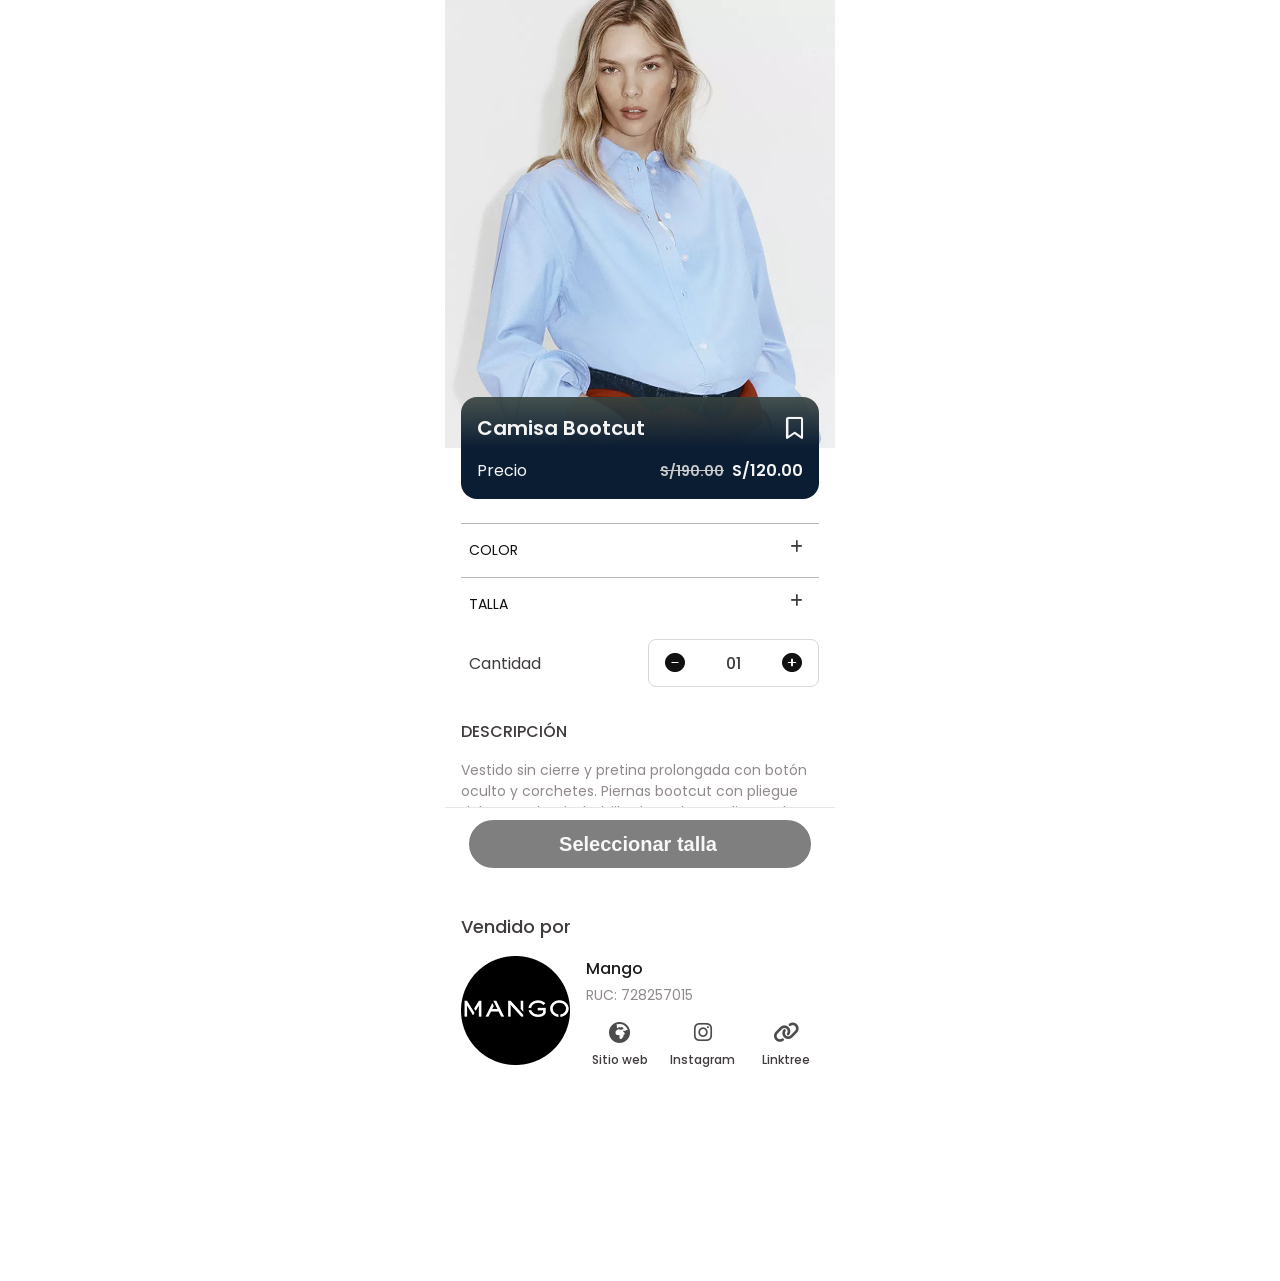
==== index.html @ 2ab79f17 "aparece la bloque resumen pero aun falta arregrarlo" ====
<!DOCTYPE html>
<html lang="en">
<head>
    <meta charset="UTF-8">
    <meta name="viewport" content="width=device-width, initial-scale=1.0">
    <title>Landing</title>
    <link rel="stylesheet" href="style.css">
    <link rel="stylesheet" href="https://cdnjs.cloudflare.com/ajax/libs/font-awesome/6.5.0/css/all.min.css">
    <link href="https://fonts.googleapis.com/css2?family=Poppins:wght@300;400;500;600;700&display=swap" rel="stylesheet">
</head>
<body>

  <div class="container">

    <div class="product-image">
    <img src="images/image_p.png" id="img-principal" alt="Camisa bootcut">
    
        <section class="product-info">
            <div class="product-info__header">
                <h1 class="product-info__title">Camisa bootcut</h1>
                <i class="fa-regular fa-bookmark"></i>
            </div>
            <div class="product-info__price">
                <p>precio</p>
                <div class="group-prices">
                    <p class="product-info__price--original"><del>S/190.00</del></p>
                    <p class="product-info__price--current">S/120.00</p>
                </div>
            </div>
        </section>

    </div>


    <!--Sección opciones del producto-->
    <section class="product-options">

        <!-- COLOR -->
        <div class="product-options__category">
            <div class="product-options__header" id="toggle-color">

            <label>Color</label>
            <i class="fa-solid fa-plus"></i>
            </div>

            <div class="colors">
                <div class="color-item">
                    <div class="color-item__circle color-item__circle--selected" data-color="Celeste" style="background-color: #C6D7EA;"></div>
                    <p>celeste</p>
                </div>  

                <div class="color-item">
                    <div class="color-item__circle" data-color="Rosado" style="background-color: #E2588A;"></div>
                    <p>rosado</p>
                </div>

                <div class="color-item">
                    <div class="color-item__circle" data-color="Olivo" style="background-color: #778E6B;"></div>
                    <p>olivo</p>
                </div>

                <div class="color-item">
                    <div class="color-item__circle" data-color="Negro" style="background-color: #111111;"></div>
                    <p>negro</p>
                </div>

                <div class="color-item">
                    <div class="color-item__circle"data-color="Morado"  style="background-color: #6460DB;"></div>
                    <p>morado</p>
                </div>
            </div>
        </div>

        <!-- TALLA -->
        <div class="product-options__category">
            <div class="product-options__header" id="toggle-talla">
            <label>Talla</label>
            <i class="fa-solid fa-plus"></i>
            </div>

            <div class="product-options__content">
            <div class="tallas">
                <span class="talla--disponible" data-talla="XS">XS</span>
                <span class="talla--disponible"data-talla="S">S</span>
                <span class="talla--agotada"data-talla="M">M</span>
                <span class="talla--agotada" data-talla="L">L</span>
                <span class="talla--agotada" data-talla="XL">XL</span>
            </div>
            <p class="tallas__guia">Guía de tallas</p>
            </div>
        </div>

        <!-- CANTIDAD -->
        <div class="product-options__amount">
             <div class="cantidad-info">
                <p>Cantidad</p>
                <p class="cantidad-max">Max. 03 unidades.</p>
            </div>
            <div class="product-options__counter">
                <i class="fa-solid fa-circle-minus counter__btn--minus"></i>
                <span class="counter__display"></span>
                <i class="fa-solid fa-circle-plus counter__btn--plus"></i>
            </div>
        </div>

        </section>

    <!--Sección descripción del producto-->
    <section class="product-description">
        <h2>Descripción</h2>
        <span class="product-description__text">
            Vestido sin cierre y pretina prolongada con botón oculto y corchetes. Piernas bootcut con pliegue delante y detrás, bolsillos laterales en diagonal y bolsillos traseros ribeteados...
        </span>

        <!-- esto ya existe en el HTML pero JS lo oculta por defecto -->
        <div class="product-description__extra">
            <h3>Medidas</h3>
            <span>Vestido sin cierre y pretina prolongada con botón oculto y corchetes.</span>
            
            <h3>Composición</h3>
            <span>Vestido sin cierre y pretina prolongada con botón oculto y corchetes.</span>
        </div>

        <span class="product-description__toggle">Ver más</span>
    </section>

    <!--Sección vendedor del producto-->
    <section class="product-seller">
        <h2>Vendido por</h2>
        <div class="product-seller__content">
            <img src="images/Ellipse 3.png" alt="Mango">
            
            <div class="product-seller_contact">
                
                <div class="product-seller_header">
                    <p>Mango</p>
                    <span>RUC: 728257015</span>
                </div>

                <div class="product-seller__links">
                    <div class="product-seller__link">
                        <i class="fa-solid fa-earth-africa"></i>
                        <span>Sitio web</span>
                    </div>

                    <div class="product-seller__link">
                        <i class="fa-brands fa-instagram"></i>
                        <span>Instagram</span>
                    </div>
                    
                    <div class="product-seller__link">
                        <i class="fa-solid fa-link"></i>
                        <span>Linktree</span>
                    </div>
                </div>
            </div>
        </div>
    </section>

    <div class="product-footer">

        <div class="container-warning">
            <i class="fa-solid fa-circle-exclamation"></i>
            <p>Esta combinación no está disponible</p>
        </div>

        <div class="container-error">
            <i class="fa-solid fa-circle-exclamation"></i>
            <p class="product-footer__error">Elige una talla disponible</p>
        </div>

    
        <div class="resumen-detalle">
            <div class="resumen-detalle__handle"></div>
            
            <div class="resumen-row">
                <div class="resumen-item--color-talla">
                    <span id="resumen-detalle-texto">• Celeste · XS</span>
                </div>
                <div class="resumen-item--i">
                    <i id="resumen-detalle-borrar" class="fa-solid fa-trash" ></i>
                </div>
            </div>
        </div>

        <div class="container-resumen">
            <div class="resumen-info">
                <i class="fa-solid fa-bag-shopping"></i>
                <span>•</span>
                <span class="resumen-cantidad">1 producto</span>
            </div>
            <span class="resumen-total">S/120.00</span>
        </div>

        <div class="product-footer__btn">
            <button id="btn-cta" class="btn--disabled">Seleccionar talla</button>
        </div>

        <div class="product-footer__actions">
            <button id="btn-add" class="btn--secondary">Añadir</button>
            <button id="btn-finalizar" class="btn--active">Finalizar compra</button>
        </div>
    </div>

  </div>

  <!-- Lightbox -->
    <div class="lightbox" id="lightbox">
        <div class="lightbox__header">
            <h1 class="lightbox__title">Camisa bootcut</h1>
            <i class="fa-regular fa-bookmark"></i>
        </div>
        
        <div class="lightbox__imgbox">
            <div class="lightbox__counter">1/3</div>
            <img class="lightbox__img" src="" alt="">

            <div class="lightbox__progress">
                <div class="lightbox__progress-bar"></div>
            </div>
        </div>

        <button class="lightbox__prev">
            <i class="fa-solid fa-chevron-left"></i>
        </button>

        <!-- Botones izquieda y derecha -->
        <button class="lightbox__next">
            <i class="fa-solid fa-chevron-right"></i>
        </button>

        <button class="lightbox__close">
            <i class="fa-regular fa-circle-xmark"></i>
        </button>
    </div>

  <script src="script.js"></script>
</body>
</html>
---- style.css ----
* {
  margin: 0;
  padding: 0;
  box-sizing: border-box;
  /*outline: 1px solid red;*/
}

:root {
  /* Colores */
  --color-bg: #FFFFFF;
  --color-text-primary: #111111;
  --color-text-secondary: #413C3C;
  --color-text-paragraph: #918A8A;
  --color-surface: #F5F5F5;
  --color-button: #324247;

  /* Tipografía */
  --font-family: 'Poppins', sans-serif;
  --font-size-base: 14px;
  --font-size-sm: 12px;
  --font-size-md: 16px;
  --font-size-lg: 18px;
  --font-size-xl: 20px;
}

body {
  font-family: var(--font-family);
  font-size: var(--font-size-base);
  background-color: var(--color-bg);
  color: var(--color-text-primary);
  

}

.container {
    padding: 0 16px;
    /*max-width: 390px;*/
    width: 100%;
    margin: 0 auto;
    /*border: 1px solid red;*/
}

.product-image{
    /*border: 1px solid purple;*/
    position: relative;
    display: flex;
    flex-direction: column;
    align-items: center;
    height: 448px;
    margin: 0 -16px;
}

.product-image img{
    /*border: 1px solid green;*/
    width: 100%;
    height: 448px;
    object-fit: cover;
    display: block;
}


/*------------------Información productos-----------------------------*/
.product-info{
    /*border: 5px solid purple;*/
    position: absolute;
    bottom: -51px;    /* la mitad de 102px hacia abajo */
    left: 0;
    right: 0;
    width: calc(100% - 32px);
    margin: 0 auto;
    min-height: 102px;
    display: flex;
    flex-direction: column;
    justify-content: center;
    background-image: linear-gradient(
        rgba(55, 67, 63, 0.90) 0%,
        rgba(11, 29, 51, 1.00) 50%
    );
    border-radius: 16px;
    padding: 16px;
    gap: 16px;
}

.product-info__header{
    /*border: 1px solid purple;*/
    display: flex;
    flex-direction: row;
    justify-content: space-between;  /* esto separa título e ícono */
    align-items: center;
    width: 100%;
    
}
.product-info__title{
    font-size: 20px;
    font-weight: 600;
    line-height: 28px;
    color: var(--color-surface);
    text-transform: capitalize;
    
}

.product-info__header i{
    /*border: 1px solid white;*/
    color: var(--color-surface);
    font-size: 22px;
}

.product-info__price{
    /*border: 1px solid brown;*/
    display: flex;
    justify-content: space-between;  /* esto separa título e ícono */
    align-items: center;
    width: 100%;
}

.product-info__price p{
    color: var(--color-surface);
    text-transform: capitalize;
    font-size: 16px;
}

.group-prices{
    /*border: 1px solid pink;*/
    display: flex;
    gap: 8px;
}

.product-info__price--original del{
    font-size: 14px;
    color:#C9C9C9;
    font-weight: 600;
}

.product-info__price--current{
    font-size: 16px;
    color: var(--color-surface);
    font-weight: 600;
}



/*-----------------------Sección opciones del producto-------------------*/

/*COLORES*/
.product-options{
    /*border: 2px solid pink;*/
    margin-top: 75px;
}

.product-options__category{
    /*border: 2px solid black;*/
    display: flex;
    flex-direction: column;
    gap: 8px;
}

.product-options__header{
    /*border: 1px solid red;*/
    border-top: 1px solid #BBB4B4;
    display: flex;
    justify-content: space-between;
    padding: 16px 16px 16px 8px;
}

.product-options__header--error{
    background-color: #FFF1DB;
}

.product-options__header label{
    font-size: 14px;
    color: var(--color-text-primary);
    font-weight: normal;
    text-transform: uppercase;
}

.product-options__header i{
    color: var(--color-text-secondary);
}

.colors{
    /*border: 2px solid red;*/
    display: none;
    padding: 0px 16px 0px 8px;
    gap: 16px;
    padding-bottom: 24px;
}

/*clase para mostrar colores*/
.colors--visible {
    display: flex;
}

.color-item{
    display: flex;
    flex-direction: column;
    /*border: 2px solid yellow;*/
    align-items: center;
    gap: 4px;
    
}
.color-item__circle--selected {
    border: 1.5px solid #000000;
}

.color-item__circle {
    /*border: 2px solid yellow;*/
    width: 40px;
    height: 40px;
    border-radius: 50%;  /* esto lo hace círculo */
    background-color: gray;  /* color por defecto */
}
.color-item p{
    font-size: 12px;
    font-weight: normal;
    color: var(--color-text-primary);
    text-transform: capitalize;
}

/*TALLAS*/
.product-options__content{
    /*border: 2px solid red;*/
    display: flex;
    flex-direction: column;
    gap: 24px;
}

.tallas{
    /*border: 2px solid yellow;*/
    display: none;
    gap: 16px;
    padding: 0px 16px 0px 8px;
}

/*clase para mostrar colores*/
.tallas--visible{
    display: flex;
}

.tallas span{
    display: inline-flex;    /* esto activa width y height */
    justify-content: center; /* centra el texto horizontalmente */
    align-items: center;     /* centra el texto verticalmente */
    font-size: 16px;
    color: var(--color-text-secondary);
    font-weight: 500;
    border: 1px solid #000000;
    border-radius: 12px;     /* Figma dice 12px no 16px */
    height: 40px;
    width: 40px;
}

.tallas .talla--disponible{
    border-color: #D9D9D9;  /* solo cambias el borde */
    color: var(--color-text-secondary);
}

.tallas .talla--agotada{
    border-color: #D9D9D9;  /* solo cambias el borde */
    color: var(--color-text-secondary);
    text-decoration: line-through;
}

.tallas .talla--selected{
    border: 1px solid #000000;
}


.tallas__guia{
    /*border: 2px solid yellow;*/
    display: none;
    justify-content: end;
    color: #3079AE;
    font-size: 14px;
    font-weight: normal;
    text-decoration: underline;
    padding: 0 8px;
    margin-bottom: 32px;
}
/*clase para mostrar talla guía*/
.tallas__guia--visible{
    display: flex;
}


/*Cantidad*/
.product-options__amount{
    /*border: 2px solid yellow;*/
    display: flex;
    align-items: center;
    justify-content: space-between;
    padding-left: 8px;
    margin: 0px 0 32px 0;
}


.cantidad-info{
    /*border: 2px solid green;*/
    font-size: 16px;
    color: var(--color-text-secondary);
}

.cantidad-max{
    /*border: 2px solid red;*/
    display: none;
    color: #795520;
    font-size: 12px;
    font-weight: 500;
}

.cantidad-max--visible{
    display: flex;
}

.product-options__counter{
    border: 1px solid #D9D9D9;
    display: flex;
    align-items: center;
    justify-content: space-between;  /* distribuye el espacio entre - 01 + */
    padding: 8px 16px;
    border-radius: 8px;
    width: 171px;   /* ancho fijo del diseño */
    height: 48px;   /* alto fijo del diseño */
}

.product-options__counter--error{
    border: 1px solid #EF9A9A;
}

.product-options__counter span{
    font-size: 16px;
    color: var(--color-text-secondary);
    font-weight: 500; 
}

.product-options__counter i{
    /*border: 2px solid brown;*/
    font-size: 20px;
}

.counter__btn--plus--disabled {
    color: #918A8A;
    opacity: 0.5;
    pointer-events: none;
}

/*-----------------Sección descripción del producto------------------*/

.product-description{
    /*border: 2px solid yellow;*/
    display: flex;
    flex-direction: column;
    gap: 16px;
    margin-bottom: 32px;
}


.product-description h2{
    font-size: 16px;
    font-weight: 500;
    text-transform: uppercase;
    color: var(--color-text-secondary);

}

.product-description__text{
    font-size: 14px;
    color: var(--color-text-paragraph);
}

.product-description__extra{
    /*border: 2px solid pink;*/
    display: none;
    flex-direction: column;
    gap: 16px;
}

/*descripcion visible*/
.product-description__extra--visible{
    display: flex;
}

.product-description__extra h3{
    color: var(--color-text-secondary);
    font-size: 14px;
    font-weight: normal;
    text-transform: uppercase;
}

.product-description__extra span{
    color: var(--color-text-paragraph);
    font-size: 14px;
}


.product-description__toggle{
    display: flex;
    justify-content: end;
    font-size: 14px;
    font-weight: 500;
    color: #1A6DA1;
}


/*-----------------Sección vendedor del producto------------*/

.product-seller{
    /*border: 2px solid brown;*/
    display: flex;
    flex-direction: column;
    gap: 16px;
    margin-bottom: 212px;
}

.product-seller h2{
    font-size: 18px;
    font-weight: 500;
    color: var(--color-text-secondary);
}

.product-seller__content{
    /*border: 1px solid pink;*/
    display: flex;
    gap: 16px;
}

.product-seller_contact{
    /*border: 1px solid brown;*/
    display: flex;
    flex-direction: column;
    gap:16px;
    width: 100%;
}

.product-seller_header{
    /*border: 1px solid yellow;*/
    display: flex;
    flex-direction: column;
    gap: 4px;
}

.product-seller_header p{
    font-size: 16px;
    font-weight: 500;
    color: #1E1B1B;
}

.product-seller_header span{
    font-size: 14px;
    color: var(--color-text-paragraph);
}


.product-seller__content img{
    height: 109px;
    width: 109px;
}

/*Links*/

.product-seller__links{
    /*border: 2px solid red;**/
    display: flex;
    gap: 16px;
}

.product-seller__link{
    /*border: 2px solid blue;*/
    display: flex;
    flex-direction: column;
    align-items: center;
    gap: 8px;
    width: 100%;
}

.product-seller__link i{
    color: #4C4C4C;
    font-size: 21px;
}

.product-seller__link span{
    font-size: 12px;
    white-space: nowrap;
    font-weight: 500;
    color: var(--color-text-secondary);
}

.product-footer{
    /*border: 2px solid blue;*/
    position: fixed;
    bottom: 0;
    left: 50%;
    transform: translateX(-50%);
    width: 100%;
    /*width: 390px;
    max-width: 100%;*/
    background: #FFFFFF;
    display: flex;
    flex-direction: column;
    align-items: center;
    justify-content: center;
    /*padding: 8px 24px 32px 24px;*/
    opacity: 1;                     /*btn aparece*/
    transition: opacity 0.3s ease; 
}

.container-warning{
    /*border: 2px solid blue;*/
    display: none;
    align-items: center;
    justify-content: center;
    background-color: #FFF0DB;
    gap: 4px;
    width: 100%;
    padding: 8px 24px 8px 24px;
}
.container-warning--visible{
    display: flex;
}

.container-warning i{
    /*border: 2px solid red;*/
    color: #E59319;
}

.container-warning p{
    /*border: 2px solid yellow;*/
    color: #795520;
    font-size: 14px;

}
    
.container-error{
    /*border: 2px solid red;*/
    display: none;
    align-items: center;
    justify-content: center;
    width: 100%;
    padding: 8px 24px 8px 24px;
    gap: 4px;
    background-color: #FFF0DB;
}

.container-error--visible{
    display: flex;
}

.container-error p{
    color: #795520;
    font-size: 14px;
    text-transform: capitalize;
}

.container-error i{
    color: #E59319;
}


.resumen-detalle{
    /*border: 2px solid red;*/
    display: none;
    flex-direction: column;
    justify-content: center;
    align-items: center;
    width: 100%;
    padding: 16px 24px 16px 16px;
    background-color: #F2F2F2;
    border-radius: 16px 16px 0 0;
}

.resumen-detalle--visible{
    display: flex;
}

.resumen-detalle__handle {
    /*border: 2px solid blue;*/
    width: 64px;
    height: 5px;
    background-color: #7C8B9D;
    border-radius: 4px;
    margin-bottom: 24px;
}

.resumen-row {
    /*border: 2px solid green;*/
    display: flex;
    justify-content: space-between;
    align-items: center;
    width: 100%;
    padding: 11px 8px 11px 9px;
}

.resumen-detalle .resumen-item--color-talla{
    /*border: 2px solid yellow;*/
    display: flex;
    align-items: center;
    /*justify-content: ;*/
}

.resumen-detalle .resumen-item--color-talla span{
    /*border: 2px solid red;*/
    color: #474747;
    font-size: 14px;
    font-weight: 500;
}

.resumen-detalle .resumen-item--i i{
    /*border: 2px solid pink;*/
    color: #1C1B1F;
    /*margin-right: 8px;*/
}


.container-resumen{
    /*border: 2px solid red;*/
    display: none;
    justify-content: space-between;
    align-items: center;
    background-color: #F1FBFE;
    width: 100%;
    padding: 8px 16px 8px 16px;
}

.container-resumen--visible{
    display: flex;
}

.container-resumen .resumen-info i{
    color: #0F4252;
}

.container-resumen .resumen-info span{
    color: #0F4252;
    font-size: 12px;
    font-weight: 500;
}

.container-resumen span{
    color: #0F4252;
    font-size: 14px;
    font-weight: 600;
}

.product-footer--hidden {
    opacity: 0; /*btn desaparece*/
    pointer-events: none;
}

.product-footer__btn{
    /*border: 2px solid green;*/
    border-top: 0.5px solid #E7E7E7;
    width: 100%;
    padding: 12px 24px 32px 24px;
    background-color: #FFFFFF;
}

.product-footer__btn--hidden {
    display: none;
}

.product-footer__actions{
    /*border: 2px solid red;*/
    border-top: 0.5px solid #E7E7E7;
    display: none;
    justify-content: center;
    align-items: center;
    gap: 8px;
    width: 100%;
    padding: 12px 16px 32px 16px;
}

.product-footer__actions--visible {
    display: flex;
}

.product-footer__actions .btn--secondary{
    border: 1.8px solid #0A0000;
    color: #1C1C1C;
    background-color: #FFFFFF;
    font-size: 18px;
    font-weight: 600;
    text-align: center;
    flex: 0 0 110px;
}

.product-footer__actions .btn--active{
    background-color: #0A0000;
    font-size: 18px;
    font-weight: 600;
    text-align: center;
    flex: 1;
}

.product-footer button{
    /*border: 2px solid red;*/
    border: none;
    border-radius: 24px;
    width: 100%;
    height: 48px;
    padding: 8px 16px 8px 12px;
    color: #F7F7F7;
    font-size: 20px;
    font-weight: bold;
    background-color: #7F7F7F
}



/*--------------Caja de la iamgen--------------------*/
/* Lightbox */
.lightbox {
    /*border: 1px solid white;*/
    display: none;
    position: fixed;
    flex-direction: column;
    align-items: center;
    justify-content: flex-start;
    top: 0;
    left: 0;
    width: 100%;
    height: 100%;
    background: var(--color-text-primary);
    z-index: 999;   
}

.lightbox__header{
    /*border: 1px solid red;*/
    position: absolute;
    top: 0;
    left: 0;
    width: 100%;
    height: 64px;
    display: flex;
    justify-content: space-between;
    align-items: center;
    padding: 16px;
    color: white;
    
}

.lightbox__header h1{
    /*border: 1px solid pink;*/
    font-size: 20px;
    font-weight: 600;
    color: var(--color-surface);
}

.lightbox__header i{
    font-size: 20px;
    color: var(--color-surface);
    text-align: center;
}

.lightbox__imgbox {
    /*border: 1px solid pink;*/
    position: relative;
    width: 100%;
    margin-top: 64px;
    flex: 1;
    overflow: hidden;
}

.lightbox__progress{
    /*border: 1px solid pink;*/
    position: absolute;
    bottom: 0%;
    height: 3px;
    background-color: #0F4252;
    border-radius: 4px;
    width: 100%;
}

.lightbox__progress-bar{
    /*border: 1px solid pink*/
    position: absolute;
    height: 100%;
    width: 0%;
    background-color: #19B2E1;
    border-radius: 4px;
    transition: left 0.3s ease;
}

.lightbox__counter {
    position: absolute;
    top: 16px;
    left: 16px;
    background: rgba(76, 75, 75, 0.6);
    color: #D9D9D9;
    padding: 4px 10px;
    border-radius: 32px;
    font-size: 12px;
    min-width: 46px;
    text-align: center;
}

.lightbox--visible {
    display: flex;
}

.lightbox__img {
    /*border: 1px solid red;*/
    width: 100%;
    height: 100%; /* llena el imgbox exactamente */
    object-fit: cover;
    display: block; 
}

.lightbox__prev {
    position: absolute;
    left: 24px;
    top: 50%;
    transform: translateY(-50%);
    background: transparent;
    border: none;
    color: #ADAEAF;
    font-size: 21px;
}

.lightbox__prev i{
    color: #7F7F7F;
    font-size: 21px;
}

.lightbox__next{
    position: absolute;
    right: 24px;
    top: 50%;
    transform: translateY(-50%);
    background: transparent;
    border: none;
    color: #ADAEAF;
    font-size: 21px;
}

.lightbox__next i{
    color: #7F7F7F;
    font-size: 21px;
}

.lightbox__close{
    /*border: 1px solid red;*/
    background: transparent;
    flex-shrink: 0;
    margin-top: 24px;
    margin-bottom: 82px;
    border: none;
}

.lightbox__close i{
    font-size: 26px;
    background-color: var(--color-text-primary);
    color: #F5F5F5;
}



@media (min-width: 768px) {
    .container {
        max-width: 390px;  
    }
    .product-footer {
    width: 390px;    
}
}
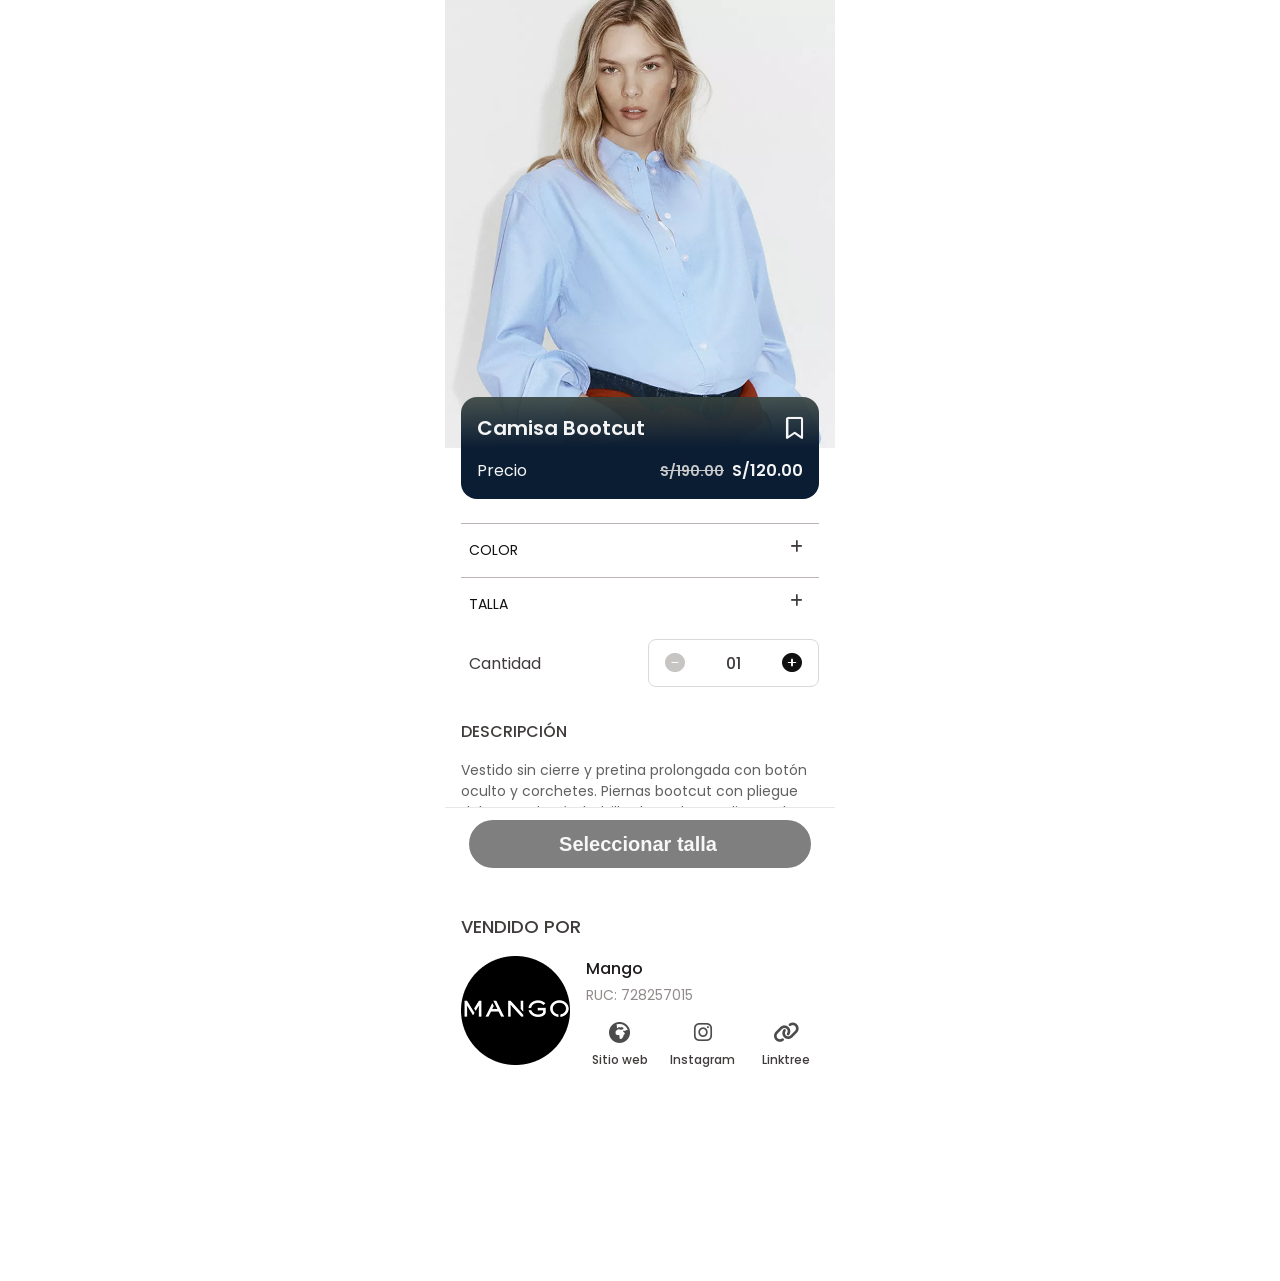
==== commit 38c6f067: "padding arrows listo" ====
--- a/index.html
+++ b/index.html
@@ -45,27 +45,27 @@
 
             <div class="colors">
                 <div class="color-item">
-                    <div class="color-item__circle color-item__circle--selected" data-color="Celeste" style="background-color: #C6D7EA;"></div>
+                    <div class="color-item__circle color-item__circle--selected" data-color="celeste" style="background-color: #C6D7EA;"></div>
                     <p>celeste</p>
                 </div>  
 
                 <div class="color-item">
-                    <div class="color-item__circle" data-color="Rosado" style="background-color: #E2588A;"></div>
+                    <div class="color-item__circle" data-color="rosado" style="background-color: #E2588A;"></div>
                     <p>rosado</p>
                 </div>
 
                 <div class="color-item">
-                    <div class="color-item__circle" data-color="Olivo" style="background-color: #778E6B;"></div>
+                    <div class="color-item__circle" data-color="olivo" style="background-color: #778E6B;"></div>
                     <p>olivo</p>
                 </div>
 
                 <div class="color-item">
-                    <div class="color-item__circle" data-color="Negro" style="background-color: #111111;"></div>
+                    <div class="color-item__circle" data-color="negro" style="background-color: #111111;"></div>
                     <p>negro</p>
                 </div>
 
                 <div class="color-item">
-                    <div class="color-item__circle"data-color="Morado"  style="background-color: #6460DB;"></div>
+                    <div class="color-item__circle"data-color="morado"  style="background-color: #6460DB;"></div>
                     <p>morado</p>
                 </div>
             </div>
@@ -157,6 +157,11 @@
         </div>
     </section>
 
+    <div class="tooltip-info">
+            <p>Toca <i class="fa-solid fa-trash"></i> para eliminar un producto</p>
+    </div>
+
+    <div class="overlay" id="overlay"></div>
     <div class="product-footer">
 
         <div class="container-warning">
@@ -169,7 +174,7 @@
             <p class="product-footer__error">Elige una talla disponible</p>
         </div>
 
-    
+        
         <div class="resumen-detalle">
             <div class="resumen-detalle__handle"></div>
             
@@ -220,15 +225,16 @@
             </div>
         </div>
 
+        <!-- Botones izquieda y derecha -->
         <button class="lightbox__prev">
             <i class="fa-solid fa-chevron-left"></i>
         </button>
 
-        <!-- Botones izquieda y derecha -->
         <button class="lightbox__next">
             <i class="fa-solid fa-chevron-right"></i>
         </button>
 
+        <!-- Botones close -->
         <button class="lightbox__close">
             <i class="fa-regular fa-circle-xmark"></i>
         </button>
--- a/style.css
+++ b/style.css
@@ -21,6 +21,10 @@
   --font-size-md: 16px;
   --font-size-lg: 18px;
   --font-size-xl: 20px;
+
+  --font-weight-regular: 400;
+  --font-weight-md: 500;
+  --font-weight-semiBold: 600
 }
 
 body {
@@ -160,6 +164,9 @@
     display: flex;
     justify-content: space-between;
     padding: 16px 16px 16px 8px;
+
+    background-color: transparent;
+    transition: background-color .35s ease;
 }
 
 .product-options__header--error{
@@ -198,17 +205,20 @@
     gap: 4px;
     
 }
-.color-item__circle--selected {
-    border: 1.5px solid #000000;
-}
-
-.color-item__circle {
-    /*border: 2px solid yellow;*/
+.color-item__circle{
     width: 40px;
     height: 40px;
-    border-radius: 50%;  /* esto lo hace círculo */
-    background-color: gray;  /* color por defecto */
-}
+    border-radius: 50%;
+    box-sizing: border-box;
+}
+
+.color-item__circle--selected{
+    border: 1.5px solid #1C1C1C;
+    padding: 2.5px;
+    background-clip: content-box;
+    box-sizing: border-box;
+}
+
 .color-item p{
     font-size: 12px;
     font-weight: normal;
@@ -229,6 +239,10 @@
     display: none;
     gap: 16px;
     padding: 0px 16px 0px 8px;
+}
+
+.tallas--desactivado{
+    pointer-events: none
 }
 
 /*clase para mostrar colores*/
@@ -244,24 +258,27 @@
     color: var(--color-text-secondary);
     font-weight: 500;
     border: 1px solid #000000;
-    border-radius: 12px;     /* Figma dice 12px no 16px */
+    border-radius: 12px;   
     height: 40px;
     width: 40px;
 }
 
 .tallas .talla--disponible{
-    border-color: #D9D9D9;  /* solo cambias el borde */
+    border-color: #616161;  /* solo cambias el borde */
     color: var(--color-text-secondary);
 }
 
 .tallas .talla--agotada{
     border-color: #D9D9D9;  /* solo cambias el borde */
-    color: var(--color-text-secondary);
+    color: #7F7F7F;
     text-decoration: line-through;
 }
 
 .tallas .talla--selected{
     border: 1px solid #000000;
+    background-color: #1C1C1C;
+    color: var(--color-bg);
+
 }
 
 
@@ -337,6 +354,12 @@
     font-size: 20px;
 }
 
+.counter__btn--minus--disabled {
+    color: #918A8A;
+    opacity: 0.5;
+    pointer-events: none;
+}
+
 .counter__btn--plus--disabled {
     color: #918A8A;
     opacity: 0.5;
@@ -364,7 +387,8 @@
 
 .product-description__text{
     font-size: 14px;
-    color: var(--color-text-paragraph);
+    color: #616161;
+    font-weight: var(--font-weight-regular);
 }
 
 .product-description__extra{
@@ -415,6 +439,7 @@
     font-size: 18px;
     font-weight: 500;
     color: var(--color-text-secondary);
+    text-transform: uppercase;
 }
 
 .product-seller__content{
@@ -482,6 +507,24 @@
     white-space: nowrap;
     font-weight: 500;
     color: var(--color-text-secondary);
+}
+
+/*fondo gris del footer*/
+
+.overlay{
+    display: none;
+    position: fixed;
+    top: 0;
+    left: 0;
+    width: 100%;
+    height: 100vh;
+    height: 100dvh;
+    background-color: rgba(15, 15, 15, 0.4);
+    z-index: 500;
+}
+
+.overlay--visible{
+    display: block;
 }
 
 .product-footer{
@@ -501,6 +544,8 @@
     /*padding: 8px 24px 32px 24px;*/
     opacity: 1;                     /*btn aparece*/
     transition: opacity 0.3s ease; 
+    border-radius: 16px 16px 0 0;
+    z-index: 600; /* para que quede encima del overlay */
 }
 
 .container-warning{
@@ -554,6 +599,40 @@
     color: #E59319;
 }
 
+.tooltip-info{
+    /*border: 2px solid red;*/
+    top: 200px;
+    left: 50%;
+    transform: translate(-50%, -50%);
+    transition: top 0.6s ease;
+    position: fixed;
+    border-radius: 8px;
+    padding: 12px 16px 12px 16px;
+    background-color: rgba(0, 0, 0, 0.6);
+    text-align: center;
+    justify-content: center;    width: 259px;
+    max-width: 100%;
+    display: none;
+}
+
+.tooltip-info--arriba {
+    top: 40px; /* posición cuando hay scroll */
+}
+
+.tooltip-info--visible{
+    display: flex;
+}
+
+.tooltip-info p{
+    color: #ffffff;
+    font-size: 12px;
+    font-weight: 500;
+}
+
+.tooltip-info i{
+    
+}
+
 
 .resumen-detalle{
     /*border: 2px solid red;*/
@@ -563,7 +642,7 @@
     align-items: center;
     width: 100%;
     padding: 16px 24px 16px 16px;
-    background-color: #F2F2F2;
+    background-color: #FFFFFF;
     border-radius: 16px 16px 0 0;
 }
 
@@ -589,6 +668,14 @@
     padding: 11px 8px 11px 9px;
 }
 
+.resumen-vacio-container {
+    /*border: 2px solid green;*/
+    color: #7F7F7F;
+    font-size: 14px;
+    width: 100%;
+    text-align: center;
+}
+
 .resumen-detalle .resumen-item--color-talla{
     /*border: 2px solid yellow;*/
     display: flex;
@@ -618,7 +705,13 @@
     background-color: #F1FBFE;
     width: 100%;
     padding: 8px 16px 8px 16px;
-}
+    transition: background-color .25s ease;
+}
+
+.container-resumen--active{
+    background-color: #FFFFFF;
+}
+
 
 .container-resumen--visible{
     display: flex;
@@ -640,6 +733,18 @@
     font-weight: 600;
 }
 
+.container-resumen--active .resumen-info i{
+    color: #1C1C1C;
+}
+
+.container-resumen--active .resumen-info span{
+    color: #413C3C;
+}
+
+.container-resumen--active .resumen-total{
+    color: #1C1C1C;
+}
+
 .product-footer--hidden {
     opacity: 0; /*btn desaparece*/
     pointer-events: none;
@@ -674,6 +779,9 @@
 
 .product-footer__actions .btn--secondary{
     border: 1.8px solid #0A0000;
+    display: flex;
+    align-items: center;
+    justify-content: center;
     color: #1C1C1C;
     background-color: #FFFFFF;
     font-size: 18px;
@@ -682,6 +790,13 @@
     flex: 0 0 110px;
 }
 
+.product-footer__actions .btn--secondary--disabled {
+    border-color: #C9C9C9;
+    color: #C9C9C9;
+    font-size: 18px;
+    white-space: nowrap;
+}
+
 .product-footer__actions .btn--active{
     background-color: #0A0000;
     font-size: 18px;
@@ -717,7 +832,8 @@
     top: 0;
     left: 0;
     width: 100%;
-    height: 100%;
+    height: 100vh;   /* fallback para navegadores muy viejos */
+    height: 100dvh;  /* altura real dinámica — pisa la línea anterior si el navegador la soporta */
     background: var(--color-text-primary);
     z-index: 999;   
 }
@@ -805,6 +921,7 @@
 }
 
 .lightbox__prev {
+    /*border: 1px solid red;*/
     position: absolute;
     left: 24px;
     top: 50%;
@@ -812,15 +929,18 @@
     background: transparent;
     border: none;
     color: #ADAEAF;
-    font-size: 21px;
+    height: 44px;
+    width: 44px;
 }
 
 .lightbox__prev i{
+    /*border: 1px solid green;*/
     color: #7F7F7F;
-    font-size: 21px;
+    font-size: 24px;
 }
 
 .lightbox__next{
+    /*border: 1px solid red;*/
     position: absolute;
     right: 24px;
     top: 50%;
@@ -828,12 +948,15 @@
     background: transparent;
     border: none;
     color: #ADAEAF;
-    font-size: 21px;
+    height: 44px;
+    width: 44px;
+
 }
 
 .lightbox__next i{
+    /*border: 1px solid green;*/
     color: #7F7F7F;
-    font-size: 21px;
+    font-size: 24px;
 }
 
 .lightbox__close{
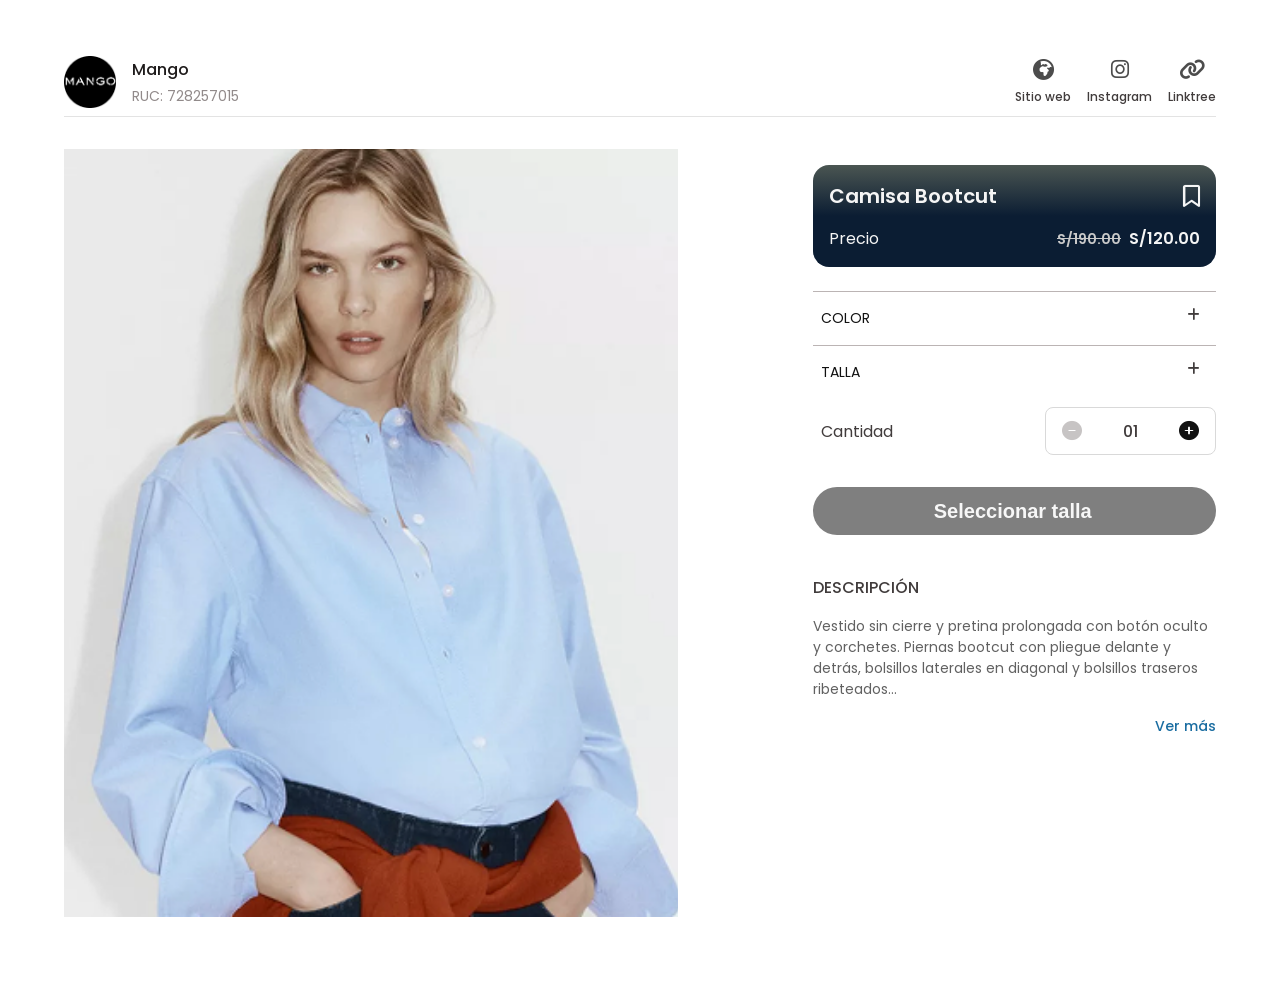
==== commit e8725381: "margin auto del contenedor principal, warnings, resumen" ====
--- a/index.html
+++ b/index.html
@@ -10,119 +10,173 @@
 </head>
 <body>
 
-  <div class="container">
-
-    <div class="product-image">
-    <img src="images/image_p.png" id="img-principal" alt="Camisa bootcut">
-    
-        <section class="product-info">
-            <div class="product-info__header">
-                <h1 class="product-info__title">Camisa bootcut</h1>
-                <i class="fa-regular fa-bookmark"></i>
+<div class="container">
+
+    <div class="product-row">
+
+        <div class="product-image">
+        <img src="images/image_p.png" id="img-principal" alt="Camisa bootcut">
+
+        </div>
+
+
+        <!--Sección opciones del producto-->
+        <div class="product-main">
+
+            <section class="product-info">
+                <div class="product-info__header">
+                    <h1 class="product-info__title">Camisa bootcut</h1>
+                    <i class="fa-regular fa-bookmark"></i>
+                </div>
+                <div class="product-info__price">
+                    <p>precio</p>
+                    <div class="group-prices">
+                        <p class="product-info__price--original"><del>S/190.00</del></p>
+                        <p class="product-info__price--current">S/120.00</p>
+                    </div>
+                </div>
+            </section>
+
+            <!--Sección opciones del producto color y talla-->
+            <section class="product-options">
+                <!-- COLOR -->
+                <div class="product-options__category">
+                    <div class="product-options__header" id="toggle-color">
+
+                    <label>Color</label>
+                    <i class="fa-solid fa-plus"></i>
+                    </div>
+
+                    <div class="colors">
+                        <div class="color-item">
+                            <div class="color-item__circle color-item__circle--selected" data-color="celeste" style="background-color: #C6D7EA;"></div>
+                            <p>celeste</p>
+                        </div>  
+
+                        <div class="color-item">
+                            <div class="color-item__circle" data-color="rosado" style="background-color: #E2588A;"></div>
+                            <p>rosado</p>
+                        </div>
+
+                        <div class="color-item">
+                            <div class="color-item__circle" data-color="olivo" style="background-color: #778E6B;"></div>
+                            <p>olivo</p>
+                        </div>
+
+                        <div class="color-item">
+                            <div class="color-item__circle" data-color="negro" style="background-color: #111111;"></div>
+                            <p>negro</p>
+                        </div>
+
+                        <div class="color-item">
+                            <div class="color-item__circle"data-color="morado"  style="background-color: #6460DB;"></div>
+                            <p>morado</p>
+                        </div>
+                    </div>
+                </div>
+
+                <!-- TALLA -->
+                <div class="product-options__category">
+                    <div class="product-options__header" id="toggle-talla">
+                    <label>Talla</label>
+                    <i class="fa-solid fa-plus"></i>
+                    </div>
+
+                    <div class="product-options__content">
+                    <div class="tallas">
+                        <span class="talla--disponible" data-talla="XS">XS</span>
+                        <span class="talla--disponible"data-talla="S">S</span>
+                        <span class="talla--agotada"data-talla="M">M</span>
+                        <span class="talla--agotada" data-talla="L">L</span>
+                        <span class="talla--agotada" data-talla="XL">XL</span>
+                    </div>
+                    <p class="tallas__guia">Guía de tallas</p>
+                    </div>
+                </div>
+
+                <!-- CANTIDAD -->
+                <div class="product-options__amount">
+                    <div class="cantidad-info">
+                        <p>Cantidad</p>
+                        <p class="cantidad-max">Max. 03 unidades.</p>
+                    </div>
+                    <div class="product-options__counter">
+                        <i class="fa-solid fa-circle-minus counter__btn--minus"></i>
+                        <span class="counter__display"></span>
+                        <i class="fa-solid fa-circle-plus counter__btn--plus"></i>
+                    </div>
+                </div>
+
+                </section>
+            
+            <!--Sección footer product, boton, warnings-->
+            <div class="product-footer">
+
+                <div class="container-warning">
+                    <i class="fa-solid fa-circle-exclamation"></i>
+                    <p>Esta combinación no está disponible</p>
+                </div>
+
+                <div class="container-error">
+                    <i class="fa-solid fa-circle-exclamation"></i>
+                    <p class="product-footer__error">Elige una talla disponible</p>
+                </div>
+
+                
+                <div class="resumen-detalle">
+                    <div class="resumen-detalle__handle"></div>
+                    
+                    <div class="resumen-row">
+                        <div class="resumen-item--color-talla">
+                            <span id="resumen-detalle-texto">• Celeste · XS</span>
+                        </div>
+                        <div class="resumen-item--i">
+                            <i id="resumen-detalle-borrar" class="fa-solid fa-trash" ></i>
+                        </div>
+                    </div>
+                </div>
+
+                <div class="container-resumen">
+                    <div class="resumen-info">
+                        <i class="fa-solid fa-bag-shopping"></i>
+                        <span>•</span>
+                        <span class="resumen-cantidad">1 producto</span>
+                    </div>
+                    <span class="resumen-total">S/120.00</span>
+                </div>
+
+                <div class="product-footer__btn">
+                    <button id="btn-cta" class="btn--disabled">Seleccionar talla</button>
+                </div>
+
+                <div class="product-footer__actions">
+                    <button id="btn-add" class="btn--secondary">Añadir</button>
+                    <button id="btn-finalizar" class="btn--active">Finalizar compra</button>
+                </div>
             </div>
-            <div class="product-info__price">
-                <p>precio</p>
-                <div class="group-prices">
-                    <p class="product-info__price--original"><del>S/190.00</del></p>
-                    <p class="product-info__price--current">S/120.00</p>
-                </div>
-            </div>
-        </section>
+            
+
+            <!--Sección descripción del producto-->
+            <section class="product-description">
+                <h2>Descripción</h2>
+                <span class="product-description__text">
+                    Vestido sin cierre y pretina prolongada con botón oculto y corchetes. Piernas bootcut con pliegue delante y detrás, bolsillos laterales en diagonal y bolsillos traseros ribeteados...
+                </span>
+
+                <!-- esto ya existe en el HTML pero JS lo oculta por defecto -->
+                <div class="product-description__extra">
+                    <h3>Medidas</h3>
+                    <span>Vestido sin cierre y pretina prolongada con botón oculto y corchetes.</span>
+                    
+                    <h3>Composición</h3>
+                    <span>Vestido sin cierre y pretina prolongada con botón oculto y corchetes.</span>
+                </div>
+
+                <span class="product-description__toggle">Ver más</span>
+            </section>
+        </div>
 
     </div>
-
-
-    <!--Sección opciones del producto-->
-    <section class="product-options">
-
-        <!-- COLOR -->
-        <div class="product-options__category">
-            <div class="product-options__header" id="toggle-color">
-
-            <label>Color</label>
-            <i class="fa-solid fa-plus"></i>
-            </div>
-
-            <div class="colors">
-                <div class="color-item">
-                    <div class="color-item__circle color-item__circle--selected" data-color="celeste" style="background-color: #C6D7EA;"></div>
-                    <p>celeste</p>
-                </div>  
-
-                <div class="color-item">
-                    <div class="color-item__circle" data-color="rosado" style="background-color: #E2588A;"></div>
-                    <p>rosado</p>
-                </div>
-
-                <div class="color-item">
-                    <div class="color-item__circle" data-color="olivo" style="background-color: #778E6B;"></div>
-                    <p>olivo</p>
-                </div>
-
-                <div class="color-item">
-                    <div class="color-item__circle" data-color="negro" style="background-color: #111111;"></div>
-                    <p>negro</p>
-                </div>
-
-                <div class="color-item">
-                    <div class="color-item__circle"data-color="morado"  style="background-color: #6460DB;"></div>
-                    <p>morado</p>
-                </div>
-            </div>
-        </div>
-
-        <!-- TALLA -->
-        <div class="product-options__category">
-            <div class="product-options__header" id="toggle-talla">
-            <label>Talla</label>
-            <i class="fa-solid fa-plus"></i>
-            </div>
-
-            <div class="product-options__content">
-            <div class="tallas">
-                <span class="talla--disponible" data-talla="XS">XS</span>
-                <span class="talla--disponible"data-talla="S">S</span>
-                <span class="talla--agotada"data-talla="M">M</span>
-                <span class="talla--agotada" data-talla="L">L</span>
-                <span class="talla--agotada" data-talla="XL">XL</span>
-            </div>
-            <p class="tallas__guia">Guía de tallas</p>
-            </div>
-        </div>
-
-        <!-- CANTIDAD -->
-        <div class="product-options__amount">
-             <div class="cantidad-info">
-                <p>Cantidad</p>
-                <p class="cantidad-max">Max. 03 unidades.</p>
-            </div>
-            <div class="product-options__counter">
-                <i class="fa-solid fa-circle-minus counter__btn--minus"></i>
-                <span class="counter__display"></span>
-                <i class="fa-solid fa-circle-plus counter__btn--plus"></i>
-            </div>
-        </div>
-
-        </section>
-
-    <!--Sección descripción del producto-->
-    <section class="product-description">
-        <h2>Descripción</h2>
-        <span class="product-description__text">
-            Vestido sin cierre y pretina prolongada con botón oculto y corchetes. Piernas bootcut con pliegue delante y detrás, bolsillos laterales en diagonal y bolsillos traseros ribeteados...
-        </span>
-
-        <!-- esto ya existe en el HTML pero JS lo oculta por defecto -->
-        <div class="product-description__extra">
-            <h3>Medidas</h3>
-            <span>Vestido sin cierre y pretina prolongada con botón oculto y corchetes.</span>
-            
-            <h3>Composición</h3>
-            <span>Vestido sin cierre y pretina prolongada con botón oculto y corchetes.</span>
-        </div>
-
-        <span class="product-description__toggle">Ver más</span>
-    </section>
 
     <!--Sección vendedor del producto-->
     <section class="product-seller">
@@ -162,52 +216,9 @@
     </div>
 
     <div class="overlay" id="overlay"></div>
-    <div class="product-footer">
-
-        <div class="container-warning">
-            <i class="fa-solid fa-circle-exclamation"></i>
-            <p>Esta combinación no está disponible</p>
-        </div>
-
-        <div class="container-error">
-            <i class="fa-solid fa-circle-exclamation"></i>
-            <p class="product-footer__error">Elige una talla disponible</p>
-        </div>
-
-        
-        <div class="resumen-detalle">
-            <div class="resumen-detalle__handle"></div>
-            
-            <div class="resumen-row">
-                <div class="resumen-item--color-talla">
-                    <span id="resumen-detalle-texto">• Celeste · XS</span>
-                </div>
-                <div class="resumen-item--i">
-                    <i id="resumen-detalle-borrar" class="fa-solid fa-trash" ></i>
-                </div>
-            </div>
-        </div>
-
-        <div class="container-resumen">
-            <div class="resumen-info">
-                <i class="fa-solid fa-bag-shopping"></i>
-                <span>•</span>
-                <span class="resumen-cantidad">1 producto</span>
-            </div>
-            <span class="resumen-total">S/120.00</span>
-        </div>
-
-        <div class="product-footer__btn">
-            <button id="btn-cta" class="btn--disabled">Seleccionar talla</button>
-        </div>
-
-        <div class="product-footer__actions">
-            <button id="btn-add" class="btn--secondary">Añadir</button>
-            <button id="btn-finalizar" class="btn--active">Finalizar compra</button>
-        </div>
-    </div>
 
   </div>
+
 
   <!-- Lightbox -->
     <div class="lightbox" id="lightbox">
--- a/style.css
+++ b/style.css
@@ -32,8 +32,10 @@
   font-size: var(--font-size-base);
   background-color: var(--color-bg);
   color: var(--color-text-primary);
-  
-
+}
+
+.body--no-scroll{
+    overflow: hidden;
 }
 
 .container {
@@ -62,12 +64,15 @@
     display: block;
 }
 
+.product-row {
+    position: relative;   /* 👈 nuevo: ahora ES el punto de referencia */
+}
 
 /*------------------Información productos-----------------------------*/
 .product-info{
-    /*border: 5px solid purple;*/
+    /*border: 1px solid yellow;*/
     position: absolute;
-    bottom: -51px;    /* la mitad de 102px hacia abajo */
+    top: 397px;              /* 448px (alto imagen) - 51px (cuánto se monta) */
     left: 0;
     right: 0;
     width: calc(100% - 32px);
@@ -613,6 +618,7 @@
     justify-content: center;    width: 259px;
     max-width: 100%;
     display: none;
+    z-index: 700; 
 }
 
 .tooltip-info--arriba {
@@ -702,7 +708,7 @@
     display: none;
     justify-content: space-between;
     align-items: center;
-    background-color: #F1FBFE;
+    background-color: #DEF5FD;
     width: 100%;
     padding: 8px 16px 8px 16px;
     transition: background-color .25s ease;
@@ -975,12 +981,175 @@
 }
 
 
+@media (min-width: 1024px) {
+    .container {
+        /*border: 1px solid red;*/
+        max-width: 1440px;    /*el ancho tope, según tu Figma */
+        margin: 0 auto; /*centra el bloque, reparte el sobrante en ambos lados */
+        display: flex;
+        display: flex;
+        flex-direction: column;
+        gap: 32px;
+        padding: 0 64px 68px 64px;
+    }
+
+    .product-seller {
+        /*border: 1px solid blue;*/
+        order: -1;  
+        margin-bottom: 0;
+       
+    }
+
+    .product-seller h2{
+        display: none;
+    }
+
+    .product-seller__content {
+        /*border: 1px solid green;*/
+        display: flex;
+        margin-top: 56px;
+        padding-bottom: 8px;
+        border-bottom: 1px solid #E3E3E3;
+    }
+    .product-row {
+        /*border: 3px solid green;*/
+        display: flex;
+        gap: 135px;
+        align-items: flex-start;
+        /*justify-content: center;*/
+        width: 100%;
+        min-width: 0;
+    }
+
+    .product-seller__content img{
+        /*border: 3px solid black;*/
+        justify-content: center;
+        height: auto;
+        width: 52px;
+    }
+
+    .product-seller_contact{
+        /*border: 2px solid pink;*/
+        display: flex;
+        flex-direction: row;
+        justify-content: space-between;
+    }
+
+    
+    .product-seller_header{
+        /*border: 1px solid red;*/
+        display: flex;
+        justify-content: center;
+    }
+
+    .product-seller__links{
+        /*border: 1px solid brown;*/
+        align-items: center;
+    }
+
+    .product-image {
+        /*border: 1px solid yellow;*/
+        flex: 1 1 644px;      /* 👈 ahora SÍ puede encogerse si falta espacio */
+        max-width: 644px;     /* pero nunca crece más de esto */
+        min-width: 0;  
+        margin: 0;           /* evita que el contenido interno (la img) fuerce overflow */
+        height: auto;
+        aspect-ratio: 644 / 805;   /* mantiene la proporción cuando se encoge */     /* ancho fijo, no crece ni se encoge */
+    }
+
+    .product-image img{
+        /*border: 1px solid red;*/
+        height: 100%;
+        width: 100%;
+        object-fit: cover;
+    }
+
+    .product-main {
+        /*border: 3px solid purple;*/
+        flex: 1 1 422px;
+        max-width: 422px;
+        min-width: 0;        /* ancho fijo también */
+        display: flex;
+        flex-direction: column;
+        gap: 24px;
+        margin-top: 16px;
+    }
+
+    .product-options{
+        /*border: 1px solid red;*/
+        margin: 0;
+    }
+
+    .product-options__amount{
+        margin-bottom: 0;
+    }
+
+    .product-info {
+        /*display: none;*/
+        /*border: 2px solid yellow;*/
+        position: static;    /* 👈 en desktop, vuelve al flujo normal dentro de product-main */
+        width: 100%;
+        top: auto;
+        border-radius: 16px;
+    }
+
+    .product-footer {
+        /*border: 3px solid pink;*/
+        display: flex; 
+        position: static;       /* 👈 vuelve al flujo normal, nada de absolute */
+        width: 100%;
+        /*left: auto;*/  
+        transform: none; 
+        background: transparent;
+        border-radius: 0;
+    }
+
+    .product-footer__btn {
+        /*border: 3px solid red;*/
+        width: 100%;
+        order: 1; 
+        padding: 8px 0 16px 0;
+        border: none;
+        
+    }
+
+    .container-error {
+        /*border: 3px solid red;*/
+        order: 5;
+    }
+
+    .product-footer__actions {
+        /*border: 2px solid black;*/
+        order: 3;              /* aparece después del botón y del warning */
+        width: 100%;
+        padding: 8px 0px 16px 0px;
+        border: none;   
+    }
+
+    .container-resumen{
+        order: 4;              /* aparece después del botón y del warning */
+        width: 100%;
+    }
+
+    /* En desktop probablemente no quieras el bottom-sheet del carrito flotando,
+       solo el botón "Seleccionar talla" — oculta el resto: */
+    .container-warning{
+        order: 5;              /* aparece después del botón y del warning */
+        width: 100%;
+    }
+    
+    
+    .resumen-detalle{
+    
+    }
+
+}
 
 @media (min-width: 768px) {
     .container {
-        max-width: 390px;  
+        /*max-width: 390px;*/  
     }
     .product-footer {
-    width: 390px;    
+        /*width: 390px;*/    
 }
 }
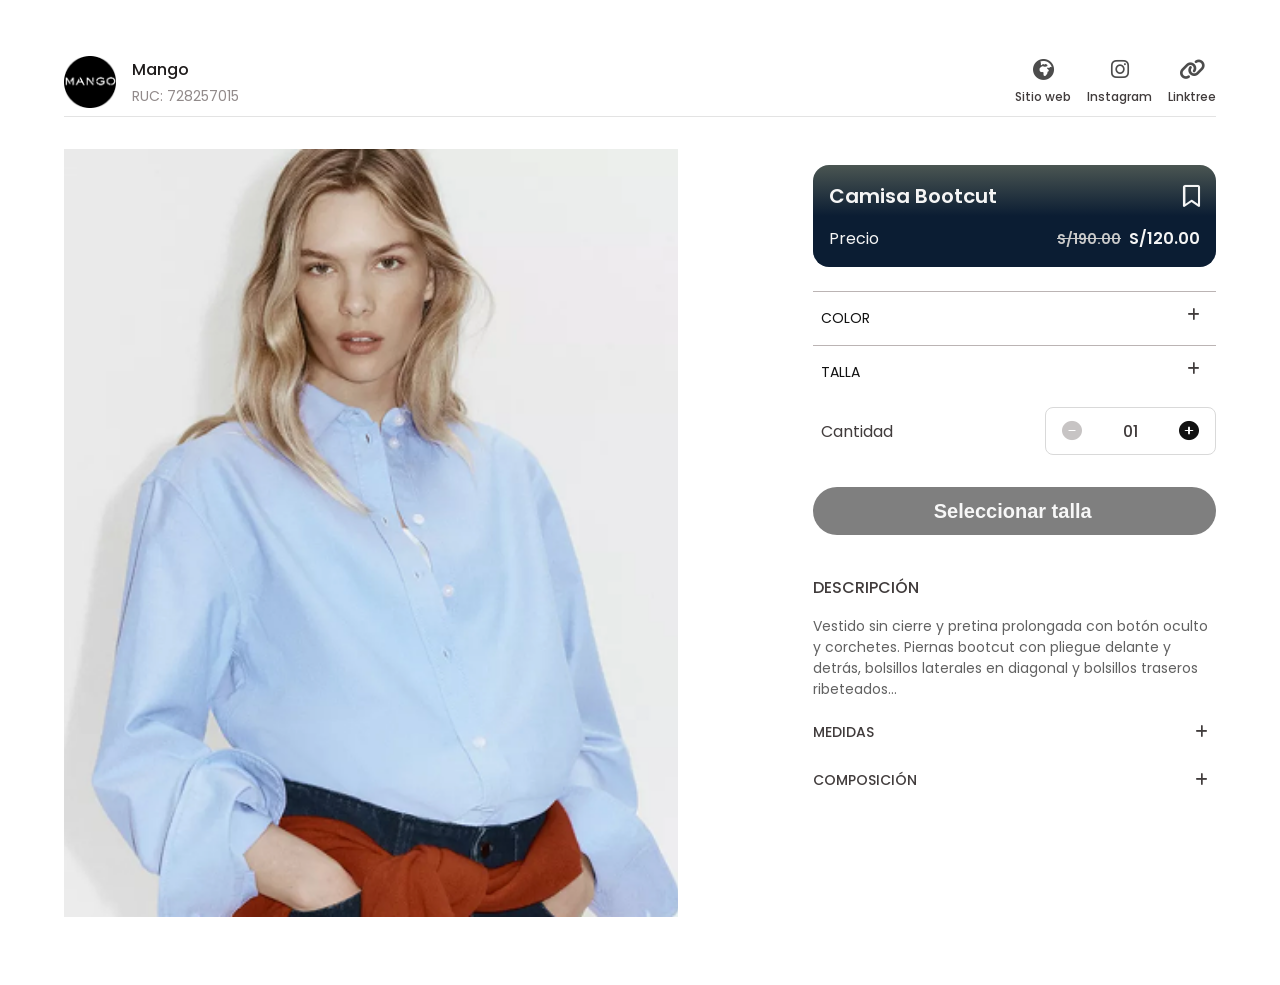
==== commit 87fbdbb7: "btn composision y medidas en desktop" ====
--- a/index.html
+++ b/index.html
@@ -173,6 +173,28 @@
                 </div>
 
                 <span class="product-description__toggle">Ver más</span>
+
+                 <!-- Solo se usa en DESKTOP -->
+                 <div class="product-accordion" id="toggle-medidas">
+                    <div class="product-accordion__header">
+                        <label>Medidas</label>
+                        <i class="fa-solid fa-plus"></i>
+                    </div>
+                    <div class="product-accordion__content">
+                        <span>Vestido sin cierre y pretina prolongada con botón oculto y corchetes.</span>
+                    </div>
+                </div>
+
+                <div class="product-accordion" id="toggle-composicion">
+                    <div class="product-accordion__header">
+                        <label>Composición</label>
+                        <i class="fa-solid fa-plus"></i>
+                    </div>
+                    <div class="product-accordion__content">
+                        <span>Vestido sin cierre y pretina prolongada con botón oculto y corchetes.</span>
+                    </div>
+                </div>
+
             </section>
         </div>
 
--- a/style.css
+++ b/style.css
@@ -427,6 +427,49 @@
     font-size: 14px;
     font-weight: 500;
     color: #1A6DA1;
+}
+
+/*-----------------Sección Desktop de medidas------------*/
+
+/* Oculto por defecto en mobile */
+.product-accordion {
+    display: none;
+}
+
+.product-accordion__header {
+    /*border-top: 1px solid #BBB4B4;*/
+    /*border:1px solid red;*/
+    display: flex;
+    align-items: center;
+    justify-content: space-between;
+    min-height: 32px;
+    padding-right: 8px;
+    cursor: pointer;
+}
+
+.product-accordion__header label {
+    font-size: 14px;
+    text-transform: uppercase;
+    color: #413C3C;
+    font-weight: var(--font-weight-md);
+}
+
+.product-accordion__header i {
+    /*border:1px solid pink;*/
+    color: #413C3C;
+}
+
+.product-accordion__content {
+    display: none;
+}
+
+.product-accordion__content--visible {
+    display: block;
+}
+
+.product-accordion__content span {
+    font-size: 14px;
+    color: var(--color-text-paragraph);
 }
 
 
@@ -1084,6 +1127,16 @@
         margin-bottom: 0;
     }
 
+    /* En desktop: oculta el bloque mobile, muestra los acordeones */
+    .product-description__extra,
+    .product-description__toggle {
+        display: none;
+    }
+
+    .product-accordion {
+        display: block;
+    }
+
     .product-info {
         /*display: none;*/
         /*border: 2px solid yellow;*/
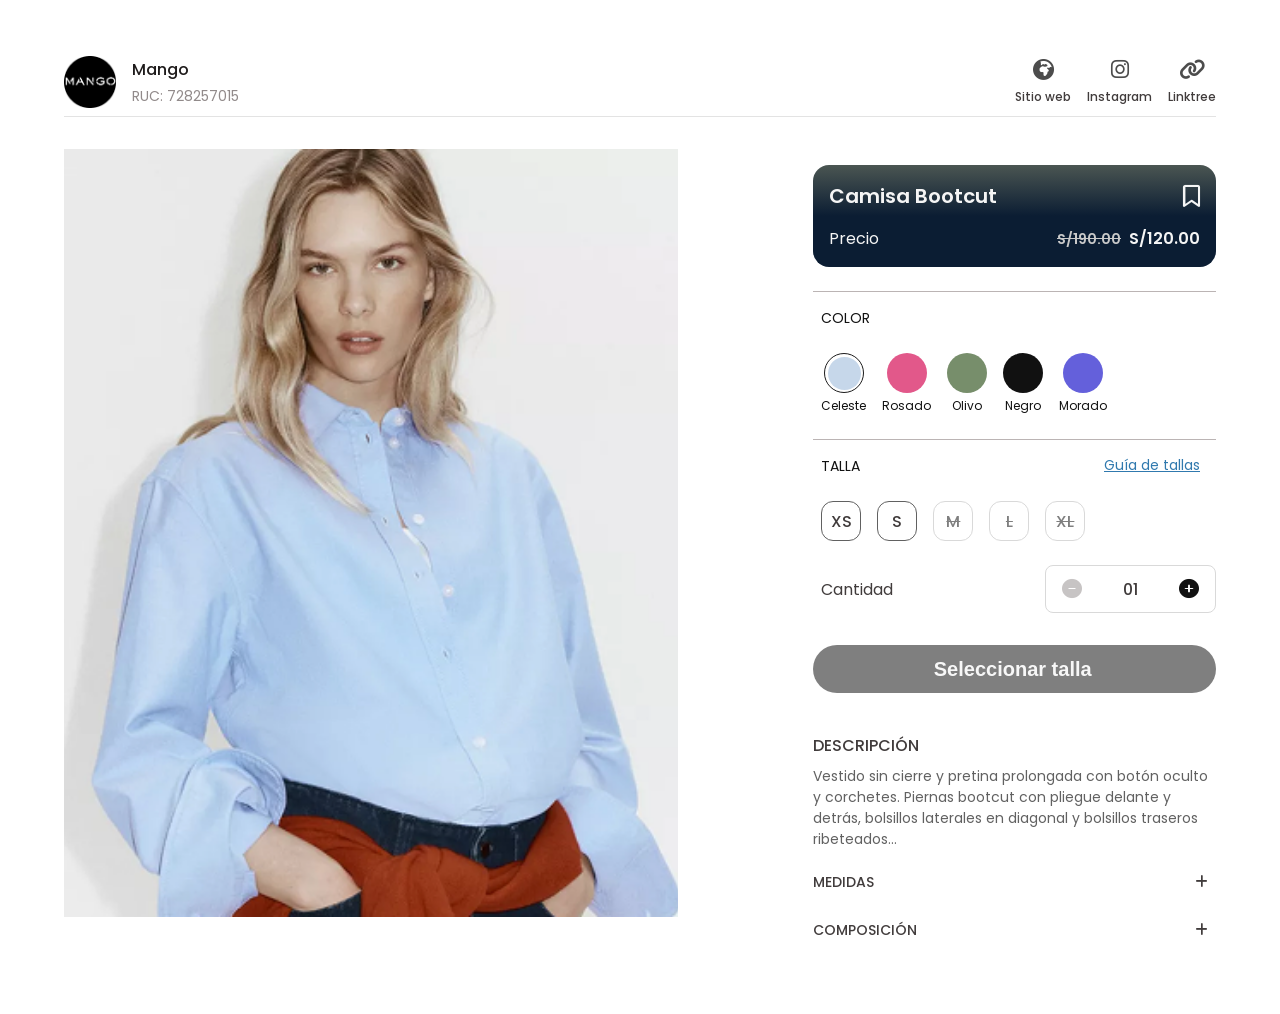
==== commit b9977cf9: "barra lateral, con diseño hecha" ====
--- a/index.html
+++ b/index.html
@@ -126,6 +126,15 @@
                 <div class="resumen-detalle">
                     <div class="resumen-detalle__handle"></div>
                     
+                    <!-- solo se ve en desktop -->
+                    <div class="resumen-detalle__header-desktop">
+                        <div class="header-close">
+                            <i class="fa-solid fa-xmark" id="btn-cerrar-panel"></i>
+                        </div>
+
+                        <span>Productos añadidos a mi bolsa</span>
+                    </div>
+
                     <div class="resumen-row">
                         <div class="resumen-item--color-talla">
                             <span id="resumen-detalle-texto">• Celeste · XS</span>
--- a/style.css
+++ b/style.css
@@ -708,6 +708,14 @@
     margin-bottom: 24px;
 }
 
+.resumen-detalle__header-desktop {
+    display: none;
+}
+
+.resumen-row__img {
+    display: none;
+}
+
 .resumen-row {
     /*border: 2px solid green;*/
     display: flex;
@@ -1118,15 +1126,58 @@
         margin-top: 16px;
     }
 
+    .colors {
+        /*border: 2px solid blue;*/
+        display: flex;   /* siempre visible, sin depender de --visible */
+        padding-bottom: 0;
+    }
+
+    .tallas {
+        display: flex;   /* siempre visible */
+    }
+
+    .product-options__header i {
+        display: none;   /* ya no hace falta el + / - */
+    }
+
+    .product-options__header {
+        cursor: default;   /* ya no es clickeable visualmente */
+    }
+
+    .product-options__category {
+        /*border: 2px solid yellow;*/
+        position: relative;   /* 👈 nuevo: ancla para el hijo absolute */
+        padding-bottom: 24px;
+    }
+
+    .tallas__guia {
+        display: block;         /* fuerza visible, sin depender de --visible */
+        position: absolute;
+        top: 16px;               /* alinea con el padding del header */
+        right: 8px;
+        margin-bottom: 0;        /* anula el margin-bottom:32px de mobile */
+    }
+
     .product-options{
         /*border: 1px solid red;*/
         margin: 0;
     }
 
     .product-options__amount{
+        /*border: 2px solid red;*/
         margin-bottom: 0;
     }
 
+    .product-description{
+        /*border: 2px solid orange;*/
+        margin: 0;
+        gap: 16px;
+    }
+
+    .product-description h2{
+        /*border: 2px solid red;*/
+        margin-bottom: -8px;
+    }
     /* En desktop: oculta el bloque mobile, muestra los acordeones */
     .product-description__extra,
     .product-description__toggle {
@@ -1176,7 +1227,7 @@
         order: 3;              /* aparece después del botón y del warning */
         width: 100%;
         padding: 8px 0px 16px 0px;
-        border: none;   
+        /*border: none;*/   
     }
 
     .container-resumen{
@@ -1191,9 +1242,131 @@
         width: 100%;
     }
     
+    .resumen-detalle .container-resumen {
+        order: 1;
+        /*border: 1px solid violet;*/
+        margin-top: auto; 
+    }
+
+    .resumen-detalle .product-footer__actions {
+        /*border: 2px solid black;*/
+        order: 2;
+        margin-top: 112px;
+    }
     
-    .resumen-detalle{
-    
+    .resumen-detalle {
+        /*border: 1px solid red;*/
+        position: fixed;
+        top: 0;
+        right: 0;
+        left: auto;
+        transform: translateX(100%);
+        height: 100dvh;
+        width: 45%;
+        max-width: 90vw;
+        /*width: clamp(320px, 35vw, 480px);*/
+        background: #FFFFFF;
+        flex-direction: column;
+        align-items: stretch;
+        justify-content: flex-start;
+        padding: 64px 72px 64px 64px;
+        border-radius: 16px 0 0 0;
+        box-shadow: -4px 0 24px rgba(0,0,0,0.12);
+        z-index: 600;
+        transition: transform .3s ease;
+        overflow-y: auto;
+        gap: 24px;
+    }
+
+    .resumen-detalle--visible {
+        transform: translateX(0);
+    }
+
+    .resumen-detalle__handle {
+        display: none;   /* el "gripper" de mobile no aplica aquí */
+    }
+
+    .resumen-detalle__header-desktop {
+        /*border: 1px solid green;*/
+        display: flex;
+        flex-direction: column;
+        justify-content: space-between;
+        align-items: center;
+        gap: 112px;
+    }
+
+    .resumen-detalle__header-desktop span {
+        /*border: 1px solid orange;*/
+        font-weight: var(--font-weight-md);
+        font-size: 16px;
+        color: #474747;
+        margin-bottom: 32px;
+        width: 100%;
+    }
+
+    .resumen-detalle__header-desktop .header-close{
+        /*border: 1px solid pink;*/
+        display: flex;
+        justify-content: flex-end;
+        cursor: pointer;
+        font-size: 18px;
+        color: #1C1B1F;
+        width: 100%;
+        
+    }
+
+    .resumen-row {
+        /*border: 1px solid blue;*/
+        justify-content: flex-start;
+        max-height: 32px;
+    }
+
+    .resumen-grupo-color {
+        /*border: 1px solid brown;*/
+        border-bottom: 1px solid #E3E3E3;
+        display: flex;
+        gap: px;
+        align-items: flex-start;
+    }
+
+    .resumen-grupo-color img{
+        /*border: 1px solid rgb(42, 151, 165);*/
+        min-height: 96px;
+        min-width: 84px;
+        border-radius: none;
+        object-fit: cover;
+    }
+
+    .resumen-grupo-color__items {
+        display: flex;
+        flex-direction: column;
+        flex: 1;
+    }
+
+    .resumen-row__img {
+        display: block;
+        width: 48px;
+        height: 48px;
+        border-radius: 8px;
+        object-fit: cover;
+        flex-shrink: 0;
+    }
+
+    .resumen-item--color-talla {
+        flex: 1;
+    }
+
+    .resumen-vacio-container {
+        /*border: 1px solid blue;*/
+        /*margin-top: 40px;*/
+        height: 100%;
+        display: flex;
+        justify-content: center;
+        align-items: center;
+    }
+
+    .tooltip-info{
+        display: none;
     }
 
 }
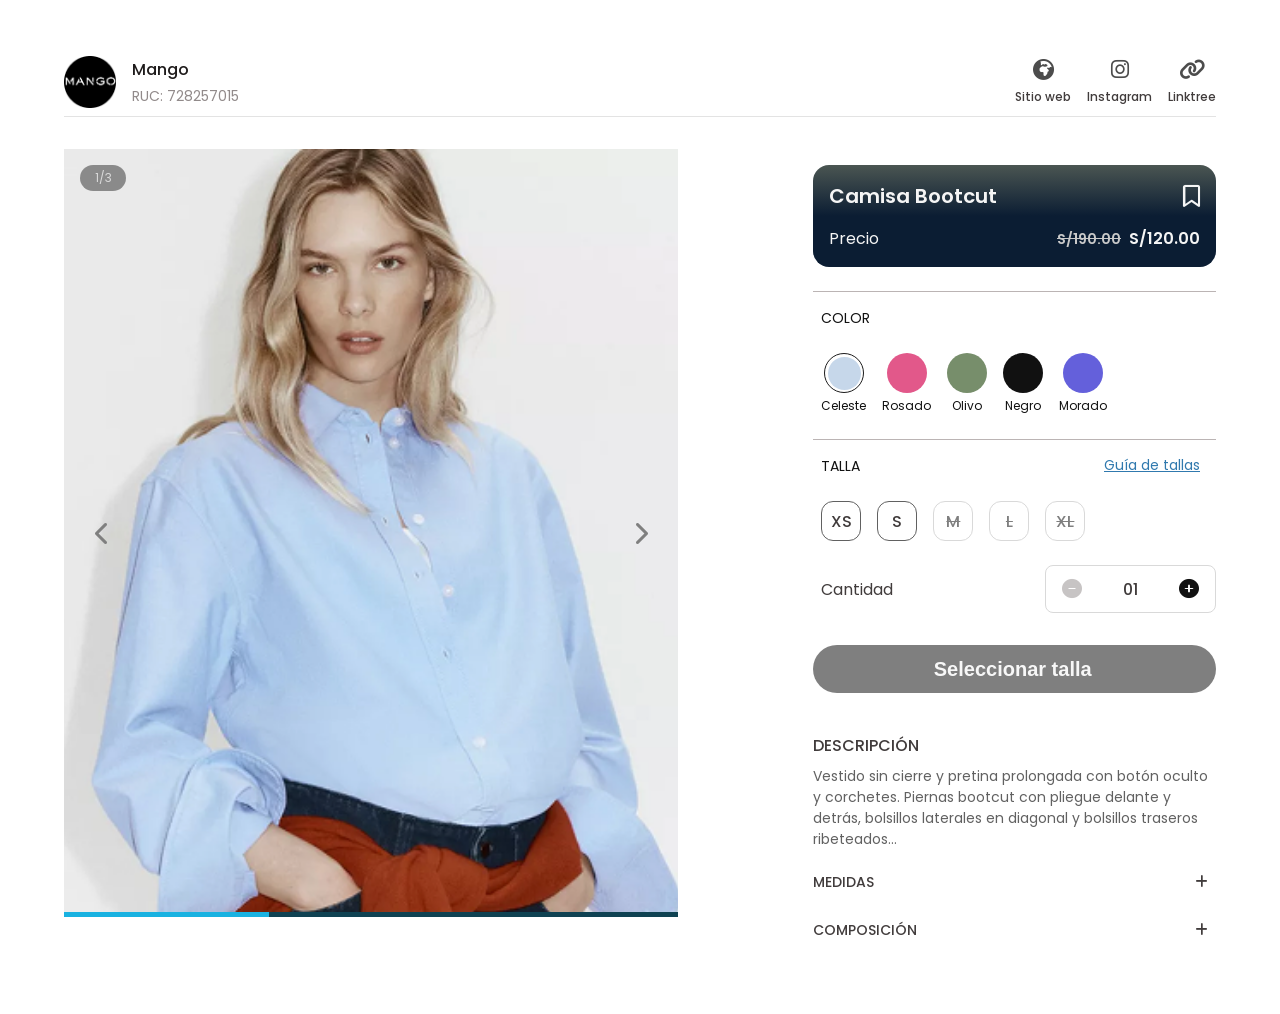
==== commit 490acbcc: "formato desktop index acabado, posiblemente con nuevos cmabios" ====
--- a/index.html
+++ b/index.html
@@ -15,8 +15,21 @@
     <div class="product-row">
 
         <div class="product-image">
-        <img src="images/image_p.png" id="img-principal" alt="Camisa bootcut">
-
+            <img src="images/image_p.png" id="img-principal" alt="Camisa bootcut">
+
+            <!-- 👇 nuevo: solo visible en desktop -->
+            <div class="product-image__counter">1/3</div>
+
+            <button class="product-image__prev">
+                <i class="fa-solid fa-chevron-left"></i>
+            </button>
+            <button class="product-image__next">
+                <i class="fa-solid fa-chevron-right"></i>
+            </button>
+
+            <div class="product-image__progress">
+                <div class="product-image__progress-bar"></div>
+            </div>
         </div>
 
 
--- a/style.css
+++ b/style.css
@@ -1031,6 +1031,13 @@
     color: #F5F5F5;
 }
 
+.product-image__counter,
+.product-image__prev,
+.product-image__next,
+.product-image__progress {
+    display: none;
+}
+
 
 @media (min-width: 1024px) {
     .container {
@@ -1043,6 +1050,70 @@
         gap: 32px;
         padding: 0 64px 68px 64px;
     }
+
+    .product-image {
+        position: relative;   /* ya lo tienes, solo confirma que siga */
+    }
+
+    .product-image__counter {
+        display: block;
+        position: absolute;
+        top: 16px;
+        left: 16px;
+        background: rgba(76, 75, 75, 0.6);
+        color: #D9D9D9;
+        padding: 4px 10px;
+        border-radius: 32px;
+        font-size: 12px;
+        min-width: 46px;
+        text-align: center;
+        z-index: 2;
+    }
+
+    .product-image__prev,
+    .product-image__next {
+        display: flex;
+        align-items: center;
+        justify-content: center;
+        position: absolute;
+        top: 50%;
+        transform: translateY(-50%);
+        background: transparent;
+        border: none;
+        width: 44px;
+        height: 44px;
+        cursor: pointer;
+        z-index: 2;
+    }
+
+    .product-image__prev { left: 16px; }
+    .product-image__next { right: 16px; }
+
+    .product-image__prev i,
+    .product-image__next i {
+        color: #7F7F7F;
+        font-size: 24px;
+    }
+
+    .product-image__progress {
+        display: block;
+        position: absolute;
+        bottom: 0;
+        left: 0;
+        width: 100%;
+        height: 5px;
+        background-color: #0F4252;
+        z-index: 2;
+    }
+
+    .product-image__progress-bar {
+        position: absolute;
+        height: 100%;
+        width: 0%;
+        background-color: #19B2E1;
+        transition: left 0.3s ease;
+    }
+
 
     .product-seller {
         /*border: 1px solid blue;*/
